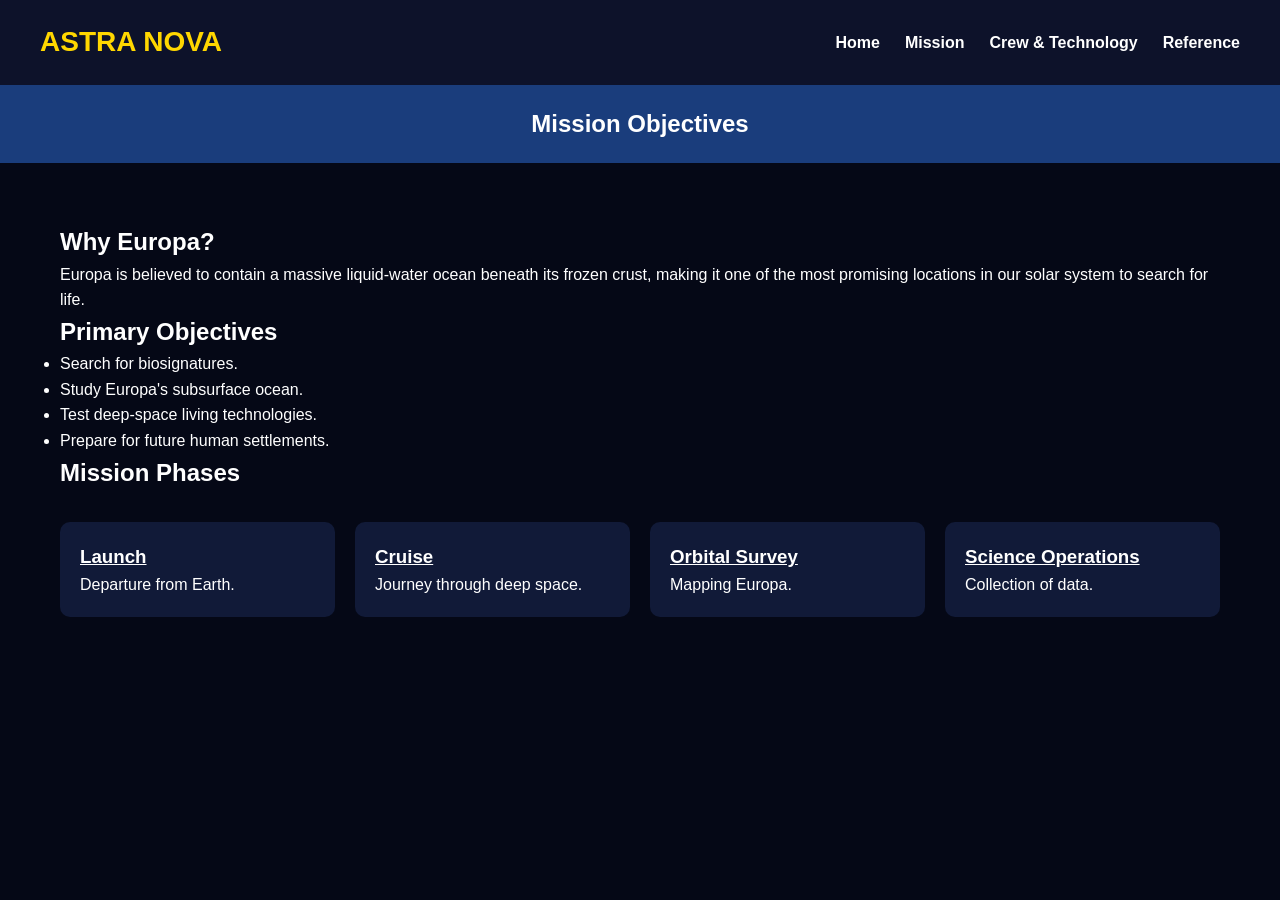
==== mission.html @ a8688bba "Add files via upload" ====
<!DOCTYPE html>
<html lang="en">
<head>
<meta charset="UTF-8">
<meta name="viewport" content="width=device-width, initial-scale=1.0">
<title>Mission | Astra Nova</title>
<link rel="stylesheet" href="style.css">
</head>
<body>

<header>
<div class="logo">ASTRA NOVA</div>

<nav>
<ul>
<li><a href="index.html">Home</a></li>
<li><a href="mission.html">Mission</a></li>
<li><a href="crew.html">Crew & Technology</a></li>
<li><a href="reference.html">Reference</a></li>
</ul>
</nav>
</header>

<section class="page-header">
<h1>Mission Objectives</h1>
</section>

<section class="content">

<h2>Why Europa?</h2>

<p>
Europa is believed to contain a massive liquid-water ocean
beneath its frozen crust, making it one of the most promising
locations in our solar system to search for life.
</p>

<h2>Primary Objectives</h2>

<ul>
<li>Search for biosignatures.</li>
<li>Study Europa's subsurface ocean.</li>
<li>Test deep-space living technologies.</li>
<li>Prepare for future human settlements.</li>
</ul>

<h2>Mission Phases</h2>

<div class="phase-container">

<div class="phase">
<h3><a href='https://www.nasa.gov/news-release/liftoff-nasa-launches-astronauts-on-historic-artemis-moon-mission/' style="color: white;">Launch</a></h3>
<p>Departure from Earth.</p>
</div>

<div class="phase">
<h3><a href='https://www.nasa.gov/image-article/cruise-vehicles/' style="color: white;">Cruise</a></h3>
<p>Journey through deep space.</p>
</div>

<div class="phase">
<h3><a href='https://www.jpl.nasa.gov/blog/2014/5/survey-orbit-a-truly-extaordinary-view' style="color: white;">Orbital Survey</a></h3>
<p>Mapping Europa.</p>
</div>

<div class="phase">
<h3><a href='https://science.nasa.gov/' style="color: white;">Science Operations</a></h3>
<p>Collection of data.</p>
</div>

</div>

</section>

<script src="script.js"></script>

</body>
</html>
---- style.css ----
* {
    margin: 0;
    padding: 0;
    box-sizing: border-box;
}

body {
    font-family: Arial, sans-serif;
    background: #050816;
    color: white;
    line-height: 1.6;
}

header {
    display: flex;
    justify-content: space-between;
    align-items: center;
    padding: 20px 40px;
    background: #0d122a;
    position: sticky;
    top: 0;
    z-index: 100;
}

.logo {
    font-size: 28px;
    font-weight: bold;
    color: #ffd700;
}

nav ul {
    display: flex;
    list-style: none;
}

nav li {
    margin-left: 25px;
}

nav a {
    text-decoration: none;
    color: white;
    font-weight: bold;
    transition: .3s;
}

nav a:hover {
    color: #ffd700;
}

.hero {
    height: 90vh;
    display: flex;
    flex-direction: column;
    justify-content: center;
    align-items: center;
    text-align: center;
    padding: 20px;
    background:
        linear-gradient(rgba(0, 0, 0, .6),
            rgba(0, 0, 0, .8)),
        url("images/space.jpg");
    background-size: cover;
    background-position: center;
}

.hero h1 {
    font-size: 4rem;
    margin-bottom: 20px;
}

.hero p {
    max-width: 700px;
    font-size: 1.2rem;
}

.btn {
    margin-top: 25px;
    padding: 12px 24px;
    background: #ffd700;
    color: #000;
    text-decoration: none;
    font-weight: bold;
    border-radius: 8px;
}

.btn:hover {
    background: white;
}

.cards {
    display: grid;
    grid-template-columns: repeat(auto-fit, minmax(250px, 1fr));
    gap: 25px;
    padding: 60px;
}

.card {
    background: #111a38;
    padding: 25px;
    border-radius: 12px;
    text-align: center;
}

.timeline {
    padding: 60px;
}

.timeline h2 {
    text-align: center;
    margin-bottom: 30px;
}

.timeline-item {
    margin: 15px auto;
    max-width: 500px;
    padding: 15px;
    background: #1a3d7c;
    border-radius: 8px;
}

.page-header {
    padding: 20px 20px;
    text-align: center;
    background: #1a3d7c;
}

.content {
    padding: 60px;
}

.phase-container {
    display: grid;
    grid-template-columns: repeat(auto-fit, minmax(220px, 1fr));
    gap: 20px;
    margin-top: 30px;
}

.phase {
    background: #111a38;
    padding: 20px;
    border-radius: 10px;
}

.crew-grid {
    padding: 60px;
    display: grid;
    grid-template-columns: repeat(auto-fit, minmax(250px, 1fr));
    gap: 30px;
}

.crew-card {
    background: #111a38;
    padding: 25px;
    border-radius: 10px;
    text-align: center;
}

.technology {
    display: grid;
    grid-template-columns: repeat(auto-fit, minmax(250px, 1fr));
    gap: 25px;
    margin-top: 30px;
}

.tech-card {
    background: #1a3d7c;
    padding: 20px;
    border-radius: 10px;
}

#countdown {
    font-size: 2rem;
    margin-top: 20px;
    color: #ffd700;
    font-weight: bold;
}

@media(max-width:768px) {

    header {
        flex-direction: column;
    }

    nav ul {
        flex-direction: column;
        align-items: center;
    }

    nav li {
        margin: 10px 0;
    }

    .hero h1 {
        font-size: 2.5rem;
    }

}
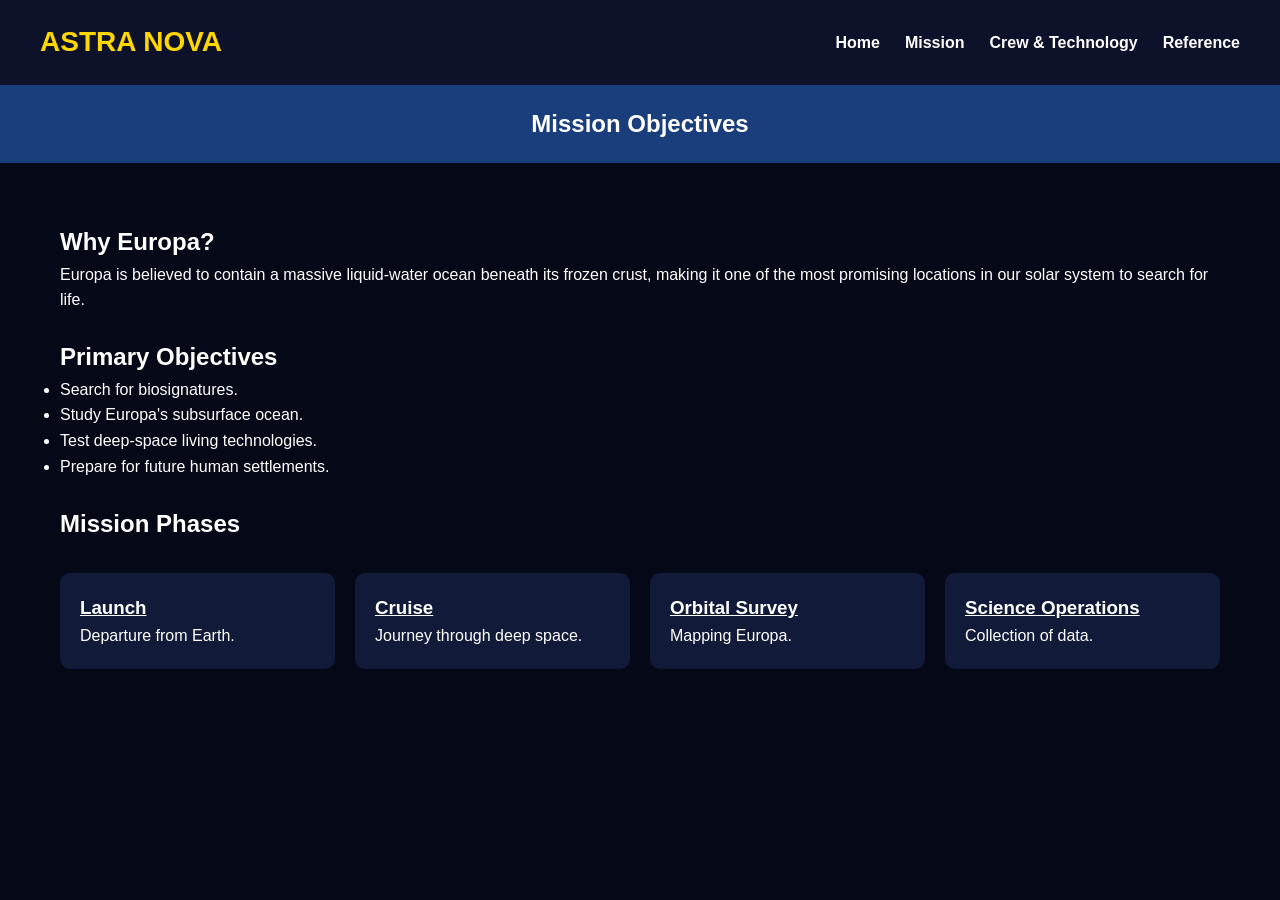
==== commit 1f4518df: "Add files via upload" ====
--- a/mission.html
+++ b/mission.html
@@ -1,78 +1,84 @@
 <!DOCTYPE html>
 <html lang="en">
+
 <head>
-<meta charset="UTF-8">
-<meta name="viewport" content="width=device-width, initial-scale=1.0">
-<title>Mission | Astra Nova</title>
-<link rel="stylesheet" href="style.css">
+    <meta charset="UTF-8">
+    <meta name="viewport" content="width=device-width, initial-scale=1.0">
+    <title>Mission | Astra Nova</title>
+    <link rel="stylesheet" href="style.css">
 </head>
+
 <body>
 
-<header>
-<div class="logo">ASTRA NOVA</div>
+    <header>
+        <div class="logo">ASTRA NOVA</div>
 
-<nav>
-<ul>
-<li><a href="index.html">Home</a></li>
-<li><a href="mission.html">Mission</a></li>
-<li><a href="crew.html">Crew & Technology</a></li>
-<li><a href="reference.html">Reference</a></li>
-</ul>
-</nav>
-</header>
+        <nav>
+            <ul>
+                <li><a href="index.html">Home</a></li>
+                <li><a href="mission.html">Mission</a></li>
+                <li><a href="crew.html">Crew & Technology</a></li>
+                <li><a href="reference.html">Reference</a></li>
+            </ul>
+        </nav>
+    </header>
 
-<section class="page-header">
-<h1>Mission Objectives</h1>
-</section>
+    <section class="page-header">
+        <h1>Mission Objectives</h1>
+    </section>
 
-<section class="content">
+    <section class="content">
 
-<h2>Why Europa?</h2>
+        <h2>Why Europa?</h2>
 
-<p>
-Europa is believed to contain a massive liquid-water ocean
-beneath its frozen crust, making it one of the most promising
-locations in our solar system to search for life.
-</p>
+        <p>
+            Europa is believed to contain a massive liquid-water ocean
+            beneath its frozen crust, making it one of the most promising
+            locations in our solar system to search for life.
+        </p>
+        <br/>
+        <h2>Primary Objectives</h2>
+        <p>
+            <ul>
+                <li>Search for biosignatures.</li>
+                <li>Study Europa's subsurface ocean.</li>
+                <li>Test deep-space living technologies.</li>
+                <li>Prepare for future human settlements.</li>
+            </ul>
+        </p>
+         <br/>
+        <h2>Mission Phases</h2>
 
-<h2>Primary Objectives</h2>
+        <div class="phase-container">
 
-<ul>
-<li>Search for biosignatures.</li>
-<li>Study Europa's subsurface ocean.</li>
-<li>Test deep-space living technologies.</li>
-<li>Prepare for future human settlements.</li>
-</ul>
+            <div class="phase">
+                <h3><a href='https://www.nasa.gov/news-release/liftoff-nasa-launches-astronauts-on-historic-artemis-moon-mission/'
+                        style="color: white;">Launch</a></h3>
+                <p>Departure from Earth.</p>
+            </div>
 
-<h2>Mission Phases</h2>
+            <div class="phase">
+                <h3><a href='https://www.nasa.gov/image-article/cruise-vehicles/' style="color: white;">Cruise</a></h3>
+                <p>Journey through deep space.</p>
+            </div>
 
-<div class="phase-container">
+            <div class="phase">
+                <h3><a href='https://www.jpl.nasa.gov/blog/2014/5/survey-orbit-a-truly-extaordinary-view'
+                        style="color: white;">Orbital Survey</a></h3>
+                <p>Mapping Europa.</p>
+            </div>
 
-<div class="phase">
-<h3><a href='https://www.nasa.gov/news-release/liftoff-nasa-launches-astronauts-on-historic-artemis-moon-mission/' style="color: white;">Launch</a></h3>
-<p>Departure from Earth.</p>
-</div>
+            <div class="phase">
+                <h3><a href='https://science.nasa.gov/' style="color: white;">Science Operations</a></h3>
+                <p>Collection of data.</p>
+            </div>
 
-<div class="phase">
-<h3><a href='https://www.nasa.gov/image-article/cruise-vehicles/' style="color: white;">Cruise</a></h3>
-<p>Journey through deep space.</p>
-</div>
+        </div>
 
-<div class="phase">
-<h3><a href='https://www.jpl.nasa.gov/blog/2014/5/survey-orbit-a-truly-extaordinary-view' style="color: white;">Orbital Survey</a></h3>
-<p>Mapping Europa.</p>
-</div>
+    </section>
 
-<div class="phase">
-<h3><a href='https://science.nasa.gov/' style="color: white;">Science Operations</a></h3>
-<p>Collection of data.</p>
-</div>
-
-</div>
-
-</section>
-
-<script src="script.js"></script>
+    <script src="script.js"></script>
 
 </body>
+
 </html>
